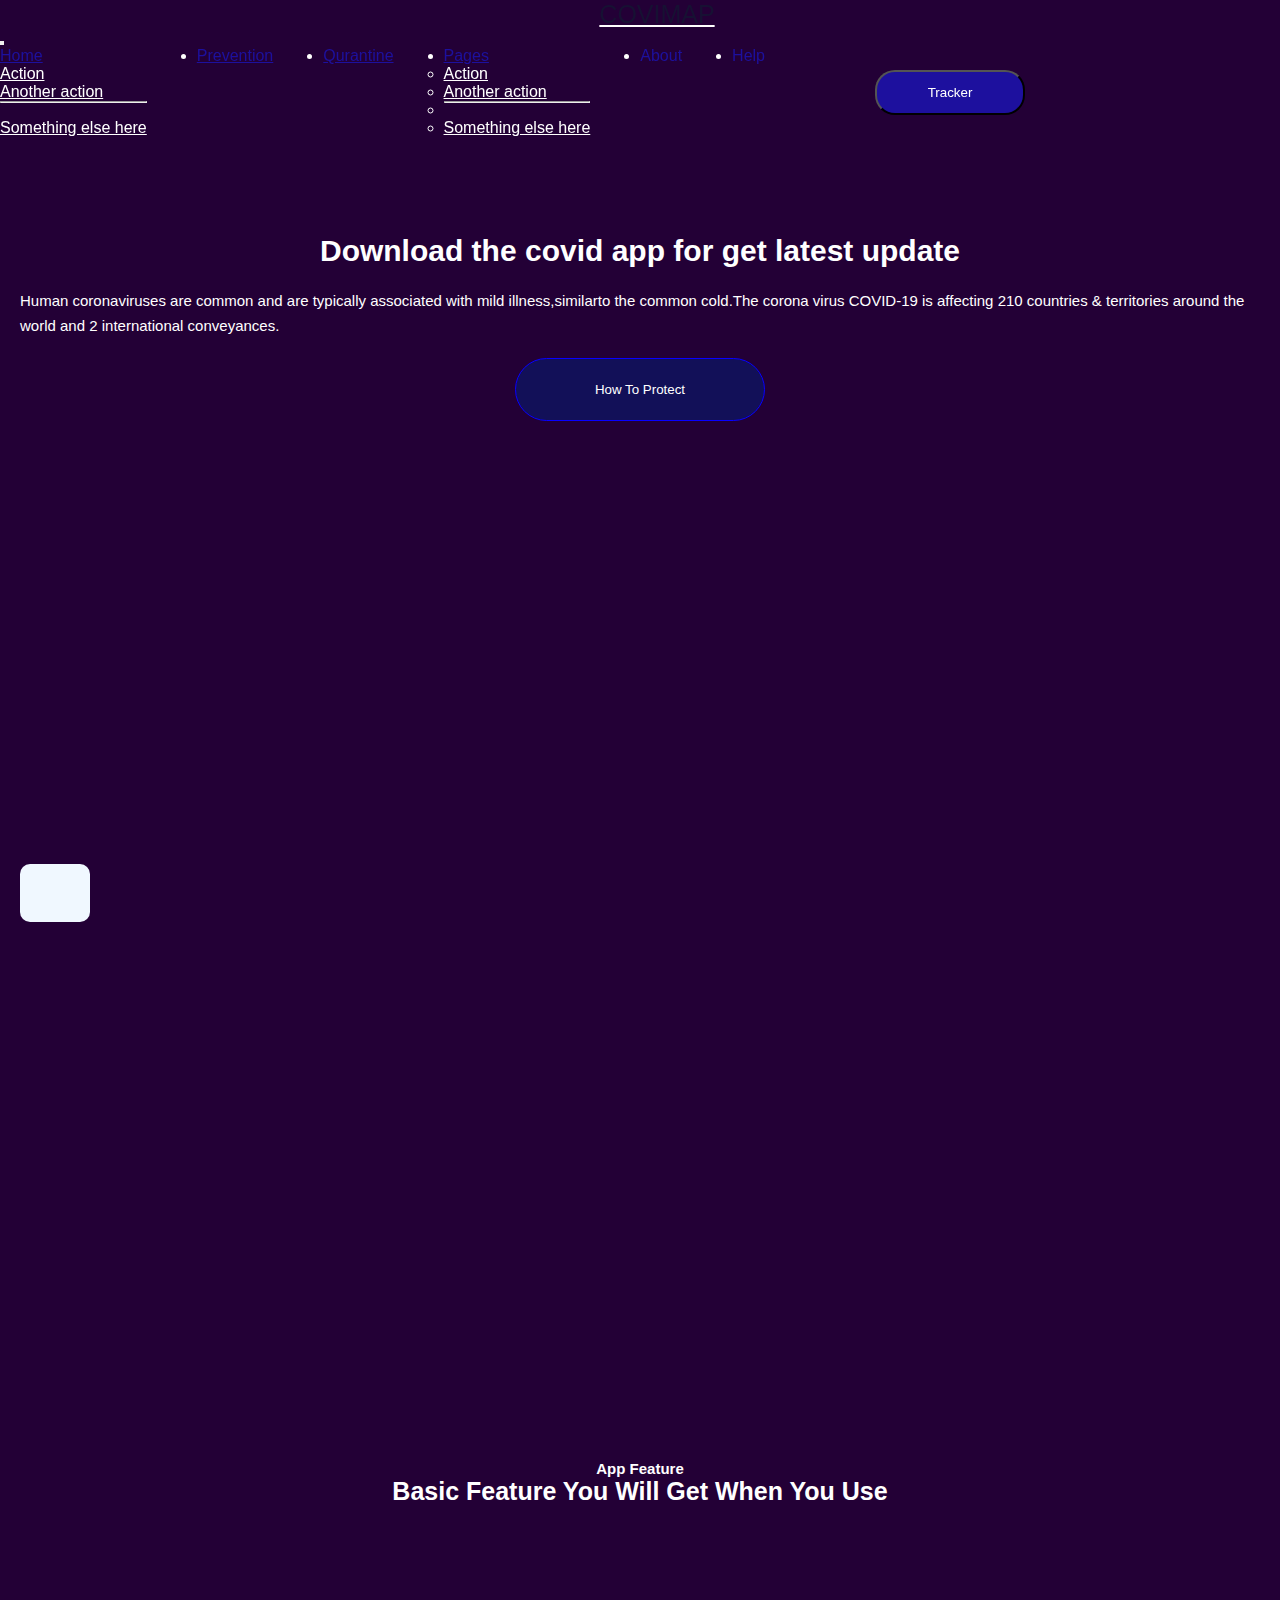
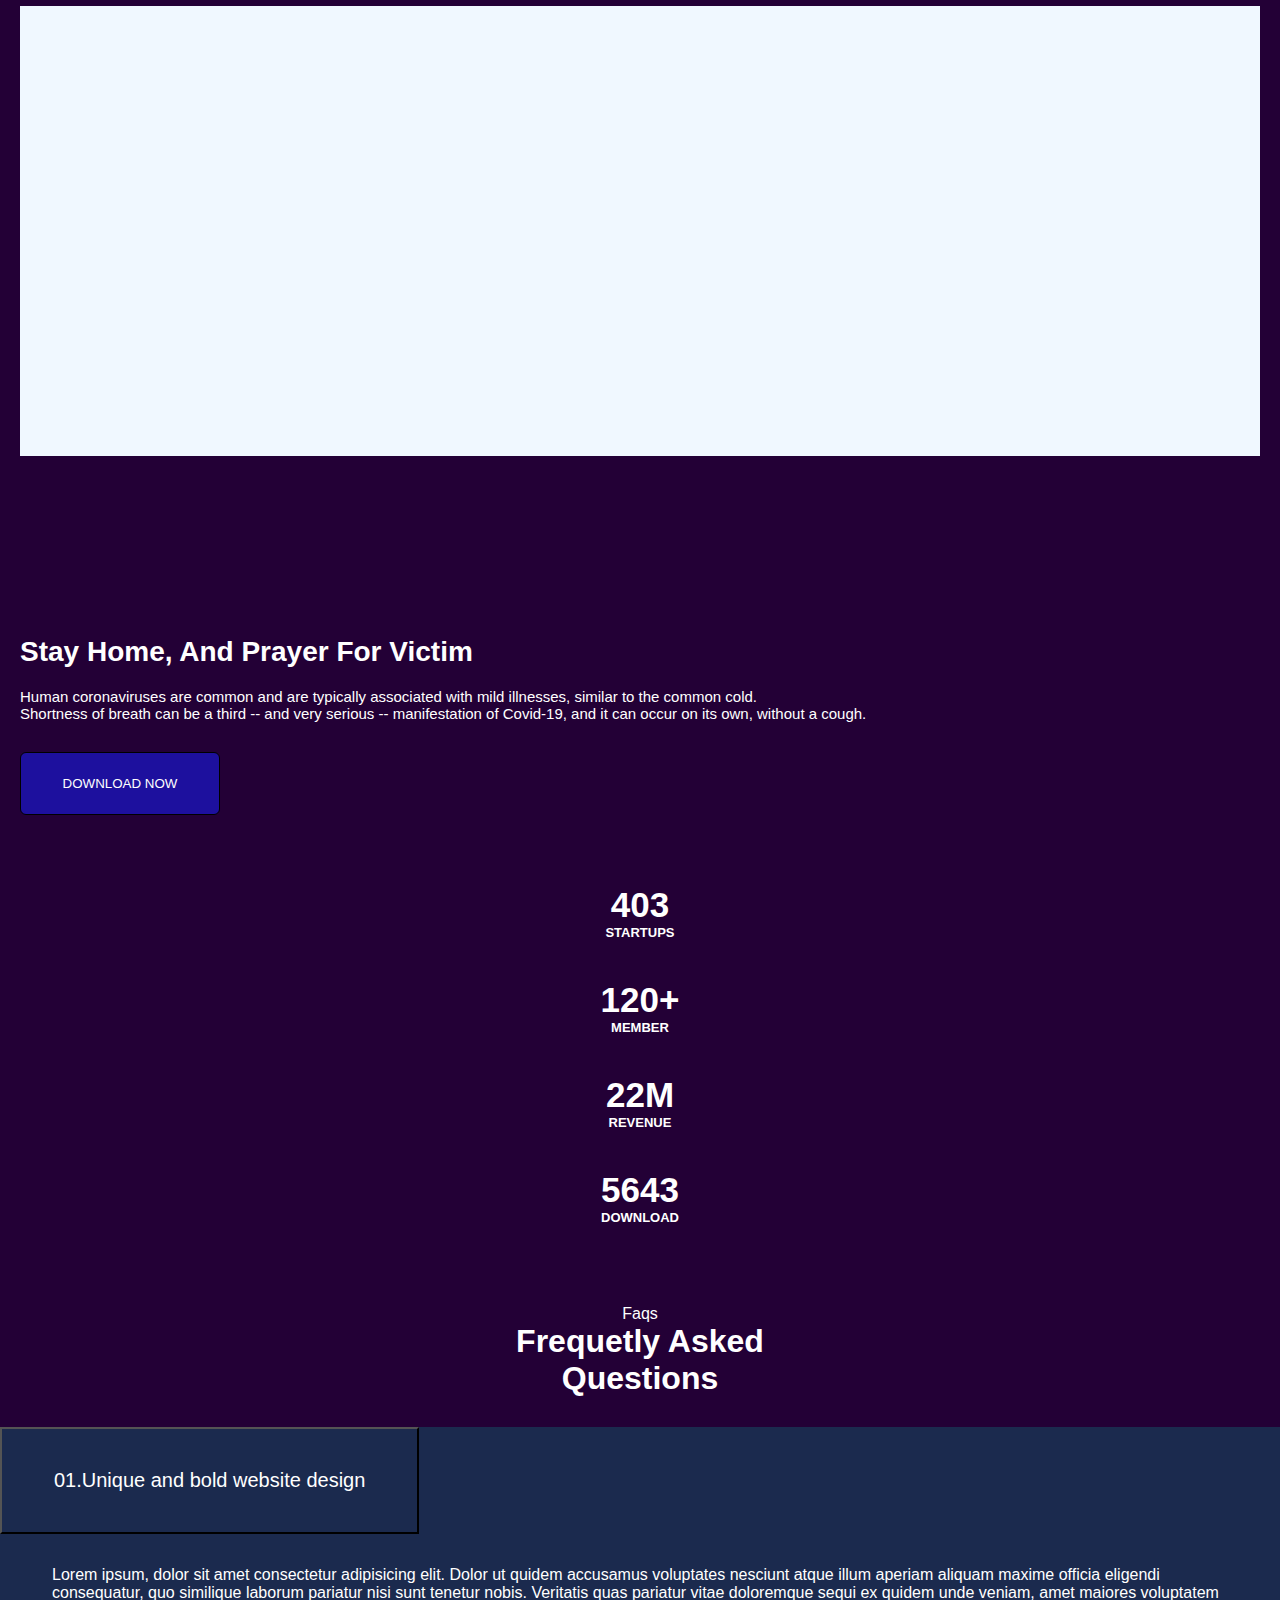
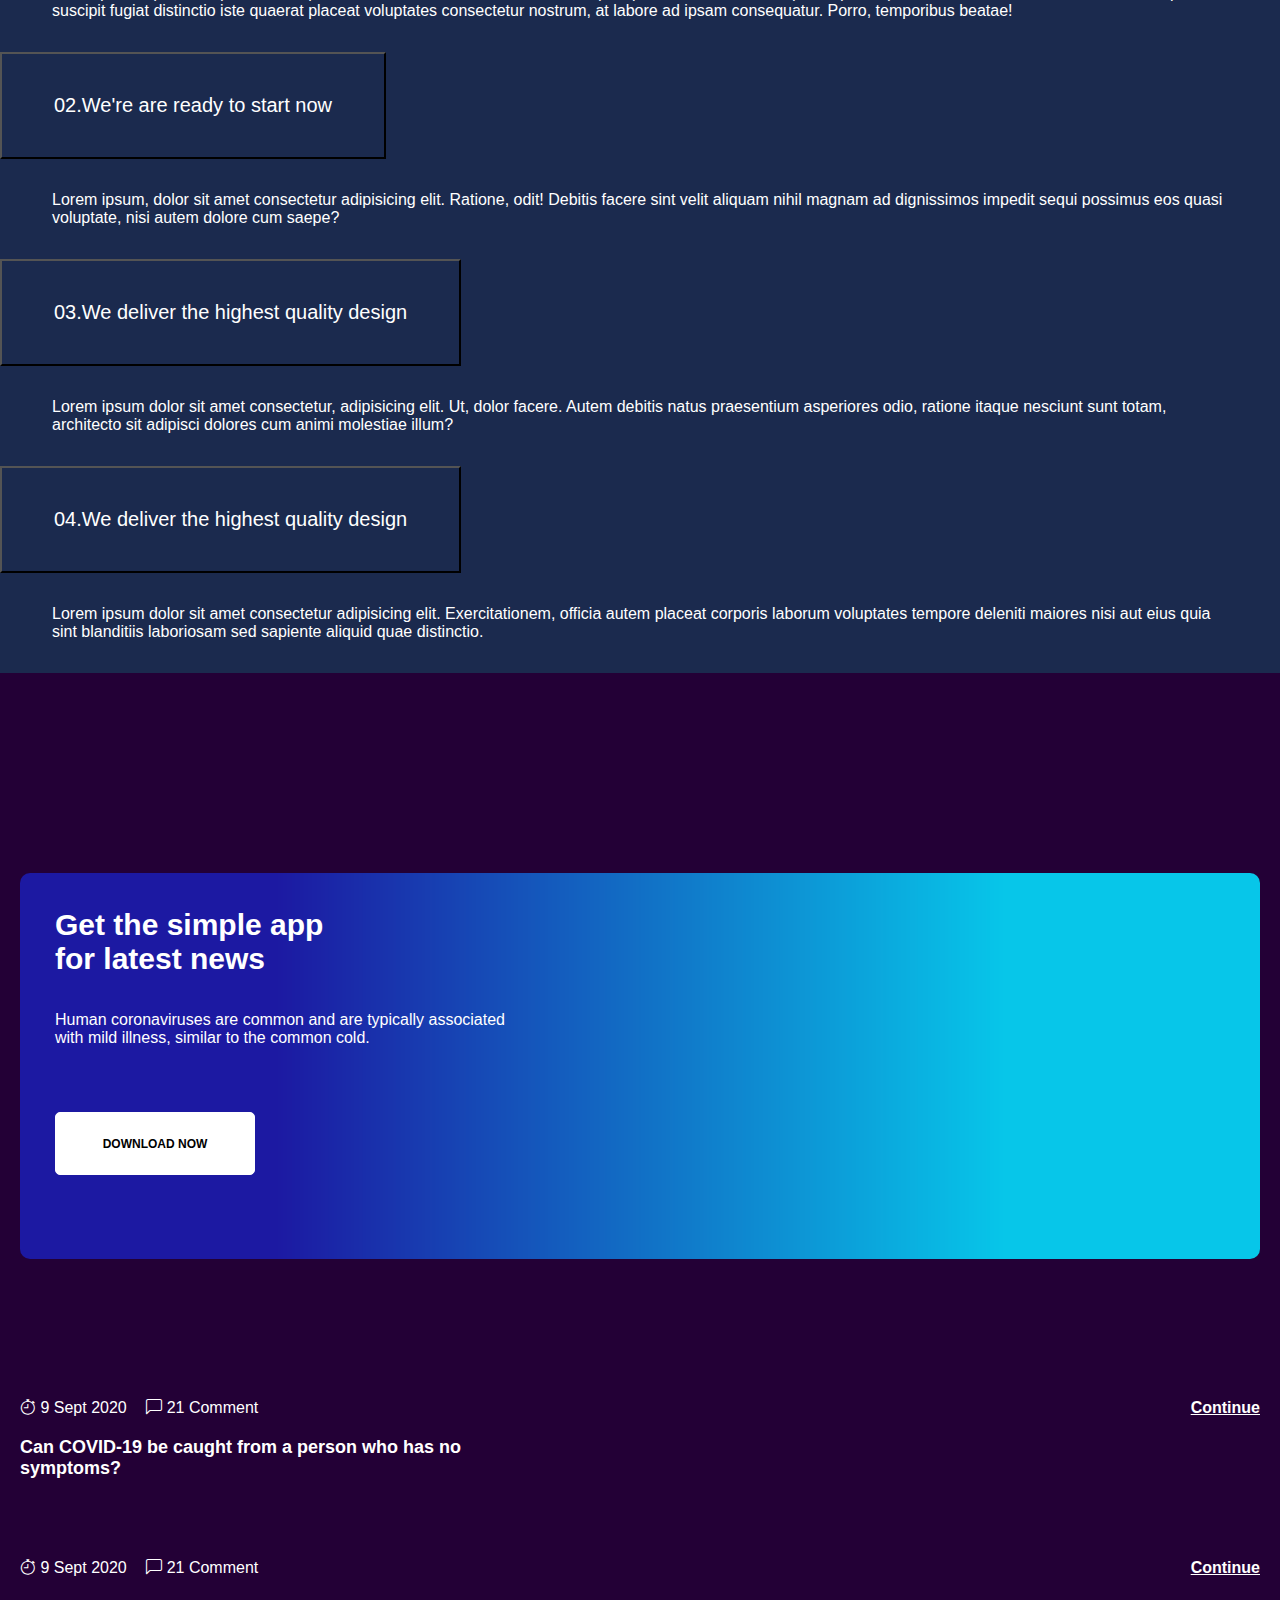
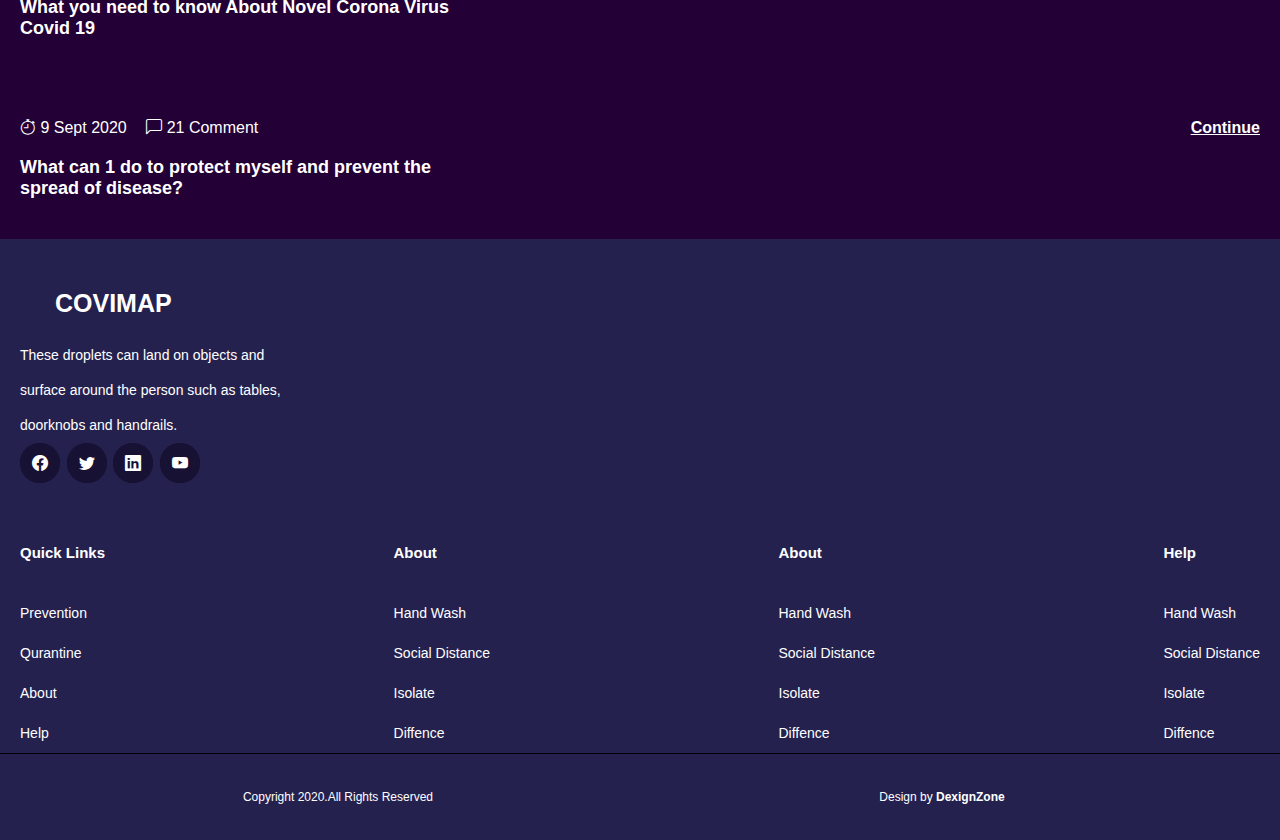
==== index.html @ b287819a "Creacion responsive" ====
<!DOCTYPE html>
<html lang="en">

<head>
    <meta charset="UTF-8">
    <meta http-equiv="X-UA-Compatible" content="IE=edge">
    <meta name="viewport" content="width=device-width, initial-scale=1.0">
    <!-- Bootstrap CSS -->
    <link href="https://cdn.jsdelivr.net/npm/bootstrap@5.1.3/dist/css/bootstrap.min.css" rel="stylesheet"
        integrity="sha384-1BmE4kWBq78iYhFldvKuhfTAU6auU8tT94WrHftjDbrCEXSU1oBoqyl2QvZ6jIW3" crossorigin="anonymous">
    <link rel="stylesheet" href="./css/landing.css">
    <link rel="stylesheet" href="https://cdn.jsdelivr.net/npm/bootstrap-icons@1.8.0/font/bootstrap-icons.css">
    <title>COVIMAP</title>
</head>
<body>
    <!--============================================= -->
    <!-- BARRA DE NAVEGACION -->
    <!-- ============================================ -->
    <header class="header">
        <nav class="navbar navbar-expand-lg navbar-light bg-light">
            <div class="container-fluid p-1">

                <a class="navbar-brand" href="#"><img src="./images/favicon.png"
                    alt=""><span class="logo fs-100 fw-bold" id="logo">COVIMAP</span> </a>
                <button class="navbar-toggler" type="button" data-bs-toggle="collapse"
                    data-bs-target="#navbarSupportedContent" aria-controls="navbarSupportedContent" aria-expanded="false"
                    aria-label="Toggle navigation">
                    <span class="navbar-toggler-icon"></span>
                </button>
                <div class="collapse navbar-collapse " id="navbarSupportedContent">
                    <ul class="navbar-nav me-auto mb-2 mb-lg-0">
                        <li class="nav-item dropdown">
                            <a class="nav-link dropdown-toggle" href="#" id="navbarDropdown" role="button"
                                data-bs-toggle="dropdown" aria-expanded="false">
                                Home
                            </a>
                            <ul class="dropdown-menu" aria-labelledby="navbarDropdown">
                                <li><a class="dropdown-item" href="#">Action</a></li>
                                <li><a class="dropdown-item" href="#">Another action</a></li>
                                <li>
                                    <hr class="dropdown-divider">
                                </li>
                                <li><a class="dropdown-item" href="#">Something else here</a></li>
                            </ul>
                        </li>
                        <li class="nav-item">
                            <a class="nav-link" href="#">Prevention</a>
                        </li>
                        <li class="nav-item">
                            <a class="nav-link" href="#">Qurantine</a>
                        </li>
                        <li class="nav-item dropdown">
                            <a class="nav-link dropdown-toggle" href="#" id="navbarDropdown" role="button"
                                data-bs-toggle="dropdown" aria-expanded="false">
                                Pages
                            </a>
                            <ul class="dropdown-menu" aria-labelledby="navbarDropdown">
                                <li><a class="dropdown-item" href="#">Action</a></li>
                                <li><a class="dropdown-item" href="#">Another action</a></li>
                                <li>
                                    <hr class="dropdown-divider">
                                </li>
                                <li><a class="dropdown-item" href="#">Something else here</a></li>
                            </ul>
                        </li>
                        <li class="nav-item">
                            <a class="nav-link ">About</a>
                        </li>
                        <li class="nav-item">
                            <a class="nav-link">Help</a>
                        </li>
                        <li class="btn-navbar">
                            <button type="button" class="btn"><a href="#">Tracker</a></button>
                        </li>
                    </ul>
                    <!--  <form class="d-flex">
            <input class="form-control me-2" type="search" placeholder="Search" aria-label="Search">
            <button class="btn btn-outline-success" type="submit">Search</button>
        </form> -->
                </div>
            </div>
        </nav>


    </header>
    <main>
        <section class="main-header">
            <div class="letters-main-header">
                <h1>Download the covid app for get latest update</h1>
                <p>Human coronaviruses are common and are typically associated with mild illness,similarto the common cold.The corona virus COVID-19 is affecting 210 countries & territories around the world and 2 international conveyances.</p>
                <button type="button" class="btn-main-header">How To Protect</button>
            </div>
            <div class="img-main-header">
                <img src="./images/phones.png" alt="">
            </div>
            <section class="log-bar">
                <div class="log-bar-container">
                    <ul>
                       <li class="logs"><img src="./images/b-2.png" alt=""></li>
                       <li class="logs"><img src="./images/b-3.png" alt=""></li>
                       <li class="logs"><img src="./images/b-4.png" alt=""></li>
                       <li class="logs"><img src="./images/b-5.png" alt=""></li>
                       <li class="logs"><img src="./images/b-6.png" alt=""></li>
                       <li class="logs"><img src="./images/b-2.png" alt=""></li>
                    </ul>
                </div>
            </section>
        </section>
        <section class="auto-slider">
            <div class="letters-auto-slider">
                <p>App Feature</p>
                <h1>Basic Feature You Will Get When You Use</h1>
            </div>
            <div class="slider">
                


            </div>
        </section>
        <section class="stay-home">
            <div class="container-letters">
                <div class="img-stay-home">
                    <img src="./images/mobiles.png" alt="">
                </div>
                <div class="letters-stay-home">
                    <h1>Stay Home, And Prayer For Victim </h1>
                    <p>Human coronaviruses are common and are typically associated with mild illnesses, similar to the common cold.
                        <br>Shortness of breath can be a third -- and very serious -- manifestation of Covid-19, and it can occur on its own, without a cough. </p>
                    <button type="button" class="btn-stay-home">DOWNLOAD NOW</button>
                </div>
            </div>
            <div class="info-stay-home">

                <div class="info">
                    <img src="./images/icons/padlock.png" alt="">
                    <h1>403</h1>
                    <span>STARTUPS</span>
                </div>
                <div class="info">
                    <img src="./images/icons/upload.svg" alt="">
                    <h1>120+</h1>
                    <span>MEMBER</span>
                </div>
                <div class="info">
                    <img src="./images/icons/crown.png" alt="">
                    <h1>22M</h1>
                    <span>REVENUE</span>
                </div>
                <div class="info">
                    <img src="./images/icons/love.png" alt="">
                    <h1>5643</h1>
                    <span>DOWNLOAD</span>
                </div>

        </section>
        <section class="faqs">
            <div class="letters-faqs">
                <span>Faqs</span>
                <h1>Frequetly Asked<br>Questions</h1>
            </div>
            <div class="accor-faqs">
                <div class="accordion" id="accordionExample">
                    <div class="accordion-item">
                      <h2 class="accordion-header" id="headingOne">
                        <button class="accordion-button" type="button" data-bs-toggle="collapse" data-bs-target="#collapseOne" aria-expanded="true" aria-controls="collapseOne">
                          01.Unique and bold website design
                        </button>
                      </h2>
                      <div id="collapseOne" class="accordion-collapse collapse show" aria-labelledby="headingOne" data-bs-parent="#accordionExample">
                        <div class="accordion-body">
                          Lorem ipsum, dolor sit amet consectetur adipisicing elit. Dolor ut quidem accusamus voluptates nesciunt atque illum aperiam aliquam maxime officia eligendi consequatur, quo similique laborum pariatur nisi sunt tenetur nobis.
                          Veritatis quas pariatur vitae doloremque sequi ex quidem unde veniam, amet maiores voluptatem suscipit fugiat distinctio iste quaerat placeat voluptates consectetur nostrum, at labore ad ipsam consequatur. Porro, temporibus beatae!
                        </div>
                      </div>
                    </div>
                    <div class="accordion-item">
                      <h2 class="accordion-header" id="headingTwo">
                        <button class="accordion-button collapsed" type="button" data-bs-toggle="collapse" data-bs-target="#collapseTwo" aria-expanded="false" aria-controls="collapseTwo">
                          02.We're are ready to start now
                        </button>
                      </h2>
                      <div id="collapseTwo" class="accordion-collapse collapse" aria-labelledby="headingTwo" data-bs-parent="#accordionExample">
                        <div class="accordion-body">
                          Lorem ipsum, dolor sit amet consectetur adipisicing elit. Ratione, odit! Debitis facere sint velit aliquam nihil magnam ad dignissimos impedit sequi possimus eos quasi voluptate, nisi autem dolore cum saepe?
                        </div>
                      </div>
                    </div>
                    <div class="accordion-item">
                        <h2 class="accordion-header" id="headingTree">
                        <button class="accordion-button collapsed" type="button" data-bs-toggle="collapse" data-bs-target="#collapseTree" aria-expanded="false" aria-controls="collapseTree">
                            03.We deliver the highest quality design
                        </button>
                        </h2>
                        <div id="collapseTree" class="accordion-collapse collapse" aria-labelledby="headingTree" data-bs-parent="#accordionExample">
                        <div class="accordion-body">
                            Lorem ipsum dolor sit amet consectetur, adipisicing elit. Ut, dolor facere. Autem debitis natus praesentium asperiores odio, ratione itaque nesciunt sunt totam, architecto sit adipisci dolores cum animi molestiae illum?
                        </div>
                        </div>
                    </div>
                    <div class="accordion-item">
                      <h2 class="accordion-header" id="headingFour">
                        <button class="accordion-button collapsed" type="button" data-bs-toggle="collapse" data-bs-target="#collapseFour" aria-expanded="false" aria-controls="collapseFour">
                          04.We deliver the highest quality design
                        </button>
                      </h2>
                      <div id="collapseFour" class="accordion-collapse collapse" aria-labelledby="headingFour" data-bs-parent="#accordionExample">
                        <div class="accordion-body">
                          Lorem ipsum dolor sit amet consectetur adipisicing elit. Exercitationem, officia autem placeat corporis laborum voluptates tempore deleniti maiores nisi aut eius quia sint blanditiis laboriosam sed sapiente aliquid quae distinctio.
                        </div>
                      </div>
                    </div>
                  </div>
            </div>
        </section>
        <section class="simple-app">
            <div class="container-simple-app">
                <div class="letters-simple-app">
                    <h1>Get the simple app<br> for latest news</h1>
                    <p>Human coronaviruses are common and are typically associated <br> with mild illness, similar to the common cold.</p>
                    <button type="button" class="btn-simple-app">DOWNLOAD NOW</button>
                </div>
                <div class="img-simple-app">
                    <img src="./images/phone-1.png" alt="">
                </div>
            </div>
        </section>
        <section class="news">
            <div class="new">
                <div class="img-new">
                    <img src="./images/blog-1.jpg" alt="">
                </div>
                <div class="letters-new">
                    <header>
                        <span><i class="bi bi-stopwatch"></i> 9 Sept 2020</span>
                        <span><i class="bi bi-chat-left"></i> 21 Comment</span>
                    </header>
                    <h1>Can COVID-19 be caught from a person who has no <br> symptoms?</h1>
                </div>
                <a href="#">Continue</a>
            </div>
            <div class="new">
                <div class="img-new">
                    <img src="./images/blog-2.jpg" alt="">
                </div>
                <div class="letters-new">
                    <header>
                        <span><i class="bi bi-stopwatch"></i> 9 Sept 2020</span>
                        <span><i class="bi bi-chat-left"></i> 21 Comment</span>
                    </header>
                    <h1>What you need to know About Novel Corona Virus<br> Covid 19</h1>
                </div>
                <a href="#">Continue</a>
            </div>
            <div class="new">
                <div class="img-new">
                    <img src="./images/blog-3.jpg" alt="">
                </div>
                <div class="letters-new">
                    <header>
                        <span><i class="bi bi-stopwatch"></i> 9 Sept 2020</span>
                        <span><i class="bi bi-chat-left"></i> 21 Comment</span>
                    </header>
                    <h1>What can 1 do to protect myself and prevent the<br> spread of disease?</h1>
                </div>
                <a href="#">Continue</a>
            </div>
        </section>
        <section class="footer">
            <div class="margin">
                <div class="footer-title">
                    <h2><img src="./images/favicon.png" alt="">COVIMAP</h2>
                    <P>These droplets can land on objects and<br> surface around the person such as tables,<br> doorknobs and handrails.</P>
                    <section class="icons-title">
                        <i><i class="bi bi-facebook"></i></i>
                        <i><i class="bi bi-twitter"></i></i>
                        <i><i class="bi bi-linkedin"></i></i>
                        <i><i class="bi bi-youtube"></i></i>
                    </section>
                </div>
                <div class="footer-body">
                    <div>
                        <ul>
                            <li class="title"><strong>Quick Links</strong></li>
                            <li>Prevention</li>
                            <li>Qurantine</li>
                            <li>About</li>
                            <li>Help</li>
                        </ul>
                    </div>
                    <div>
                        <ul>
                            <li class="title"><strong>About</strong></li>
                            <li>Hand Wash</li>
                            <li>Social Distance</li>
                            <li>Isolate</li>
                            <li>Diffence</li>
                        </ul>
                    </div>
                    <div>
                        <ul>
                            <li class="title"><strong>About</strong></li>
                            <li>Hand Wash</li>
                            <li>Social Distance</li>
                            <li>Isolate</li>
                            <li>Diffence</li>
                        </ul>
                    </div>
                    <div>
                        <ul>
                            <li class="title"><strong>Help</strong></li>
                            <li>Hand Wash</li>
                            <li>Social Distance</li>
                            <li>Isolate</li>
                            <li>Diffence</li>
                        </ul>
                    </div>
                </div>
            </div>
        </section>
    </main>
    <footer>
        <div class="left">
            <span>Copyright 2020.All Rights Reserved</span>
        </div>
        <div class="right">
            <span>Design by <strong>DexignZone</strong></span>
        </div>
    </footer>

    <!-- Option 1: Bootstrap Bundle with Popper -->
    <script src="https://cdn.jsdelivr.net/npm/bootstrap@5.1.3/dist/js/bootstrap.bundle.min.js"
        integrity="sha384-ka7Sk0Gln4gmtz2MlQnikT1wXgYsOg+OMhuP+IlRH9sENBO0LRn5q+8nbTov4+1p" crossorigin="anonymous">
    </script>
</body>
</html>
---- css/landing.css ----
*{
    padding: 0;
    margin: 0;
    box-sizing: border-box;
    color: white;
    font-family: 'Poppins', sans-serif;
}
#logo{
    color:#171133;
}
html{
    overflow-x: hidden;
}
body{
    background-color: #230036;
}
footer,.footer{
    background-color: #25214F;
}
.header{
    position: fixed;
    width: 100%;
    z-index: 10;
}
main{
    padding-top: 70px;
}
.navbar-brand{
    font-size:25px !important;
    display: flex;
    justify-content: center;
    align-items: center;
    margin-left: 60px;
}
.navbar-brand img{
    width: 30px;
    margin-right: 4px;
}

.me-auto{
    margin: 0 !important;
    width: 100%;
    display: flex;
    justify-content: flex-end;
    align-items: flex-end;
    gap: 50px;
    
}
.navbar-light .navbar-nav .nav-link{
    color:#1d109e;
}
.btn{
    background-color:#1d109e;
    width: 150px;
    border-radius: 20px;
    height:45px;
    margin-right: 60px;
}
.btn a{
    color: white;
    text-decoration: none;
}
main .main-header{
    background-image: url(../images/image.png);
    background-repeat: no-repeat;
    background-size: cover;
    display: flex;
    flex-direction: row;
    flex-wrap: wrap;
    justify-content: space-between;
    height: 70vh;
    margin-bottom: 100px;
    padding-top:50px;
}
.letters-main-header  {
    margin-left: 60px;
    display: flex;
    flex-direction: column;
    justify-content: flex-start;
    align-items: flex-start;
    align-self: center;
    width: 40%;
    text-align: left;
    flex-wrap: wrap;
}
.letters-main-header h1{
    font-weight: bold;
    font-size:60px
}
.letters-main-header p{
    font-size: 20px;
}
.letters-main-header button{
    background-color: #121058;
    border: 1px solid #0800ff;;
    width: 250px;
    height: 7vh;
    border-radius: 60px;
}
.img-main-header{
    display: flex;
    justify-content: center;
    align-items: center;
    align-self: center;
}
.log-bar-container{
    background-color: aliceblue;
    margin-left: 60px;
    margin-right: 60px;
    border-radius:10px;
    height: 12vh;
    width: 100%;
    margin-top: 40px;
}
.log-bar ul{
    display: flex;
    justify-content: space-between;
    align-self: center;
    align-items: center;
    margin-left: 40px;
    margin-right: 40px;
    padding: 0;
    height: 12vh;
    flex-wrap: wrap;
    list-style: none;
}
.auto-slider{
    display: flex;
    flex-direction: column;
    justify-content: center;
    align-items: center;
    text-align: center;
    margin-top: 150px;
    margin-bottom: 150px;
}
.auto-slider p,h1{
    font-weight: bold;
}
.auto-slider p{
    font-size: 20px;
}
.auto-slider h1{
    font-size: 55px;
}
.auto-slider .slider{
    background-color: aliceblue;
    height: 50vh;
    width: 100%;
    margin-top: 100px;
}
.stay-home .container-letters{
    display: flex;
    flex-direction: row;
    justify-content: space-between;
    flex-wrap: wrap;
    margin-left: 60px;
    margin-right: 60px;

}
.stay-home .letters-stay-home {
    width: 35%;
    display: flex;
    flex-direction: column;
    align-self: center;
}
.stay-home .letters-stay-home h1{
    font-weight: bold;
    font-size: 60px;
}
.stay-home .letters-stay-home button{
    margin-top: 60px;
    background-color: #1d109e;
    border: 1px solid black;
    width: 200px;
    height: 7vh;
    border-radius:6px;
}
.img-stay-home img{
    width: 700px;
    display: flex;
    justify-content: center;
    align-items: center;
    align-self: center;
}
.info-stay-home div img{
    width: 30px;
    filter: invert(1);
}
.accordion-button::after{
    background-image: none !important;
}
.accordion-button:not(.collapsed)::after{
    background-image: none !important;
}
.letters-faqs{
    display: flex;
    flex-direction: column;
    justify-content: center;
    align-items: center;
    text-align: center;
    margin-bottom: 60px;
}
.accordion{
    margin-right: 60px;
    width: 1000px;
    margin-bottom: 200px;
}
.accor-faqs{
    width: 100%;
}
.accordion-button{
    font-weight: normal!important;
}
.accordion-button:focus{
    z-index: none !important;
    border-color:none !important;
    outline: none !important;
    box-shadow: none !important;
}
.accordion-button:not(.collapsed){
    color: white;
    background-color: #1b2a4e;
    box-shadow: none !important;
}
.accordion-item{
    background-color: #1b2a4e;
    border: none;
}
.accordion-button{
    background-color: #1b2a4e;
    color: #fff;
    padding: 2.5rem 3.25rem;
    font-size: 20px;
    font-weight: bold;
}
.accordion-body{
    padding: 2rem 3.25rem;
}
.simple-app{
    width: 100%;
    display: flex;
    justify-content:center;
    align-items:center;
}
.container-simple-app{
    display: flex;
    justify-content: center;
    align-items: center;
    align-self: center;
    background-image: url(../images/bacground\ 2.png);
    border-radius: 10px;
    height:50vh;
    background-repeat: no-repeat;
    background-size: cover;
}
.letters-simple-app{
    width: 100%;
}
.letters-simple-app h1{
    font-size: 50px;
    margin-bottom:30px;
}
.letters-simple-app p{
    margin-bottom:30px;
}
.letters-simple-app button{
    background-color: white;
    color: black;
    border: 1px solid white;
    width: 200px;
    height: 7vh;
    border-radius: 5px;
    font-size: 12px;
    font-weight: bold;
}
footer {
    display: flex;
    justify-content: space-between;
    padding: 4vh;
    font-size: 12px;
}
footer div{
    width: 100%;
    display: flex;
    justify-content: center;
    align-items: center;
    align-self: center;
}
@media (min-width: 320px){
    .navbar-brand{
        margin: 0;
        margin-left: 20px;
        margin-right: 20px;
    }
    .me-auto{
        display: flex;
        justify-content: flex-start;
        align-items: flex-start;
        align-self: flex-start;
        padding-bottom: 15px;
    }
    .me-auto .btn-navbar{
        display: flex;
        justify-content: center;
        align-items: center;
        align-self: center;
        margin-left: 60px;
    }
    main .main-header{
        height: 120vh;
    }
    main .main-header .letters-main-header {
        margin: 0;
        margin-left: 20px;
        margin-right: 20px;
        width: 100%;
        display: flex;
        justify-content: center;
        align-items: center;
    }
    .img-main-header {
        width: 100%;
    }
    main .main-header h1{
        font-size: 30px;
        margin-bottom: 20px;
    }
    main .main-header p{
        font-size: 15px;
        margin-bottom: 20px;
        line-height: 25px;
    }
    .letters-main-header button{
        margin-bottom:30px;
    }
    .img-main-header img{
        width: 300px;
        display: flex;
        justify-content: center;
        align-items: center;
    }
    .log-bar{
        margin-top:70px;
    }
    .log-bar-container{   
        display: flex;
        flex-wrap: wrap;
        width: auto;
        height: auto;
        margin: 0;
        margin-left: 20px;
        margin-right: 20px;
        padding: 20px;
        justify-content: space-between;
    }
    .log-bar ul{
       display: flex;
       flex-wrap: wrap;
       justify-content: space-between;
       margin-left:15px;
       margin-right: 15px;
       height: 100%;
    }
    .log-bar img {
        width: 75px;
    }
    .auto-slider{
        margin-top: 310px;
        margin-left:20px;
        margin-right: 20px;
    }
    .letters-auto-slider h1 {   
        font-size:25px;
    }
    .letters-auto-slider p{
        font-size:15px;
    }
    .stay-home{
        margin: 0;
    }
    .stay-home .container-letters{
       margin: 0; 
    }
    .img-stay-home img{
        width: 300px;
        
    }
    .img-stay-home{
        width:100%;
        display: flex;
        justify-content: center;
        align-items: center;
        margin-bottom: 30px;
    }
    .stay-home .letters-stay-home {
        width: 100%;
        margin-left: 20px;
        margin-right: 20px;
        
    }
    .stay-home .letters-stay-home h1{
        font-size: 28px;
        margin-bottom: 20px;
    }
    .stay-home .letters-stay-home p{
        font-size: 15px;
        margin-bottom: 30px;
    }
    .btn-stay-home{
        margin-top:0 !important;
    }
    .info-stay-home{
        margin-top: 60px;
        margin-bottom: 80px;
        display: flex;
        justify-content: center;
        align-items: center;
        align-self: center;
        width: 100%;
        flex-direction: column;
        gap: 30px;
    }
    .info-stay-home .info{
        display: flex;
        display: flex;
        justify-content: center;
        align-items: center;
        align-self: center;
        flex-direction: column;
        gap: 10px;
    }
    .info-stay-home .info h1{
        font-size:35px;
    }
    .info-stay-home .info span{
        font-size: 13px;
        font-weight: bold;
        margin-top: -10px;
    }
    .letters-faqs{
       margin-bottom: 30px;
    }
    .accordion{
        width: 100%;
    }
    .container-simple-app{
       width: 100%;
       height: 100%;
       display: flex;
       flex-direction: column;
       justify-content: center;
       align-items: center;
       margin-left: 20px;
       margin-right: 20px;
    }
    .letters-simple-app .btn-simple-app {
        margin-left: 35px;
        margin-right: 35px;
        margin-top: 35px;
    }
    .letters-simple-app p {
        margin-left: 35px;
        margin-right: 35px;
        margin-top: 35px;
    }
    .letters-simple-app h1{
        font-size: 30px;
        margin-left: 35px;
        margin-right: 35px;
        margin-top: 35px;
    }
    .img-simple-app img {
        width: 150px;
        margin-top: 40px;
        margin-bottom: 40px;
        
    }
    .news{
        display: flex;
        flex-direction: column;
        justify-content: center;
        align-items: center;
        align-self: center;
        margin-top: 100px;
        width: 100%;
        
    }
    .new{
        padding: 20px;
    }
    .news .new{
        display: flex;
        flex-wrap: wrap;
        justify-content: space-between;
        align-items: center;
        width: 100%;
        margin-bottom: 20px;
        
    }
    .img-new{
        width: 100%;
        display: flex;
        justify-content: center;
        align-items: center;
    }
    .news .new img{
        width: 290px;
        margin-bottom: 20px;
    }
    .news .new h1{
        font-size: 18px;
        font-weight: bold;
        margin-top: 20px;
    }
    .letters-new header span{
        margin-right: 15px;
    }
    .new a{
        display: flex;
        align-self: flex-start;
        color: #fff;
        font-weight: bold;
    }
    .footer {
        display: flex;
        flex-direction:column;
        border-bottom: 1px solid black;
    }
    .footer-title{
        margin-bottom:60px;
    }
    .footer-title h2{
        display: flex;
        font-weight: bold;
        font-size: 25px;
        margin-top: 50px;
    }
    .margin{
        margin-left: 20px;
        margin-right: 20px;
    }
    .footer-title h2 img {
        margin-right:5px;
        width: 30px;
        filter: invert(1) sepia(1) hue-rotate(360deg) saturate(10%);
          
    }
    .footer-title p{
        margin-top:20px;
        font-size: 14px;
        line-height:35px;
    }
    .icons-title{
        display: flex;
        justify-content: space-between;
        width: 180px;
        height: 30px;
    }
    .icons-title i{
        background-color: #171133;
        width: 40px;
        height: 40px;
        border-radius: 100%;
        display: flex;
        justify-content: center;
        align-items: center;
    }
    .footer li{
        list-style: none;
        line-height: 40px;
        font-size: 14px;
    }
    .footer .title{
        padding-bottom: 20px;
        font-size:15px
    }
    .footer-body {
        display: flex;
        flex-direction: row;
        flex-wrap: wrap;
        gap: 20px;
        justify-content: space-between;
    }
    .footer-body ul{
        padding: 0!important;
    }
    
}
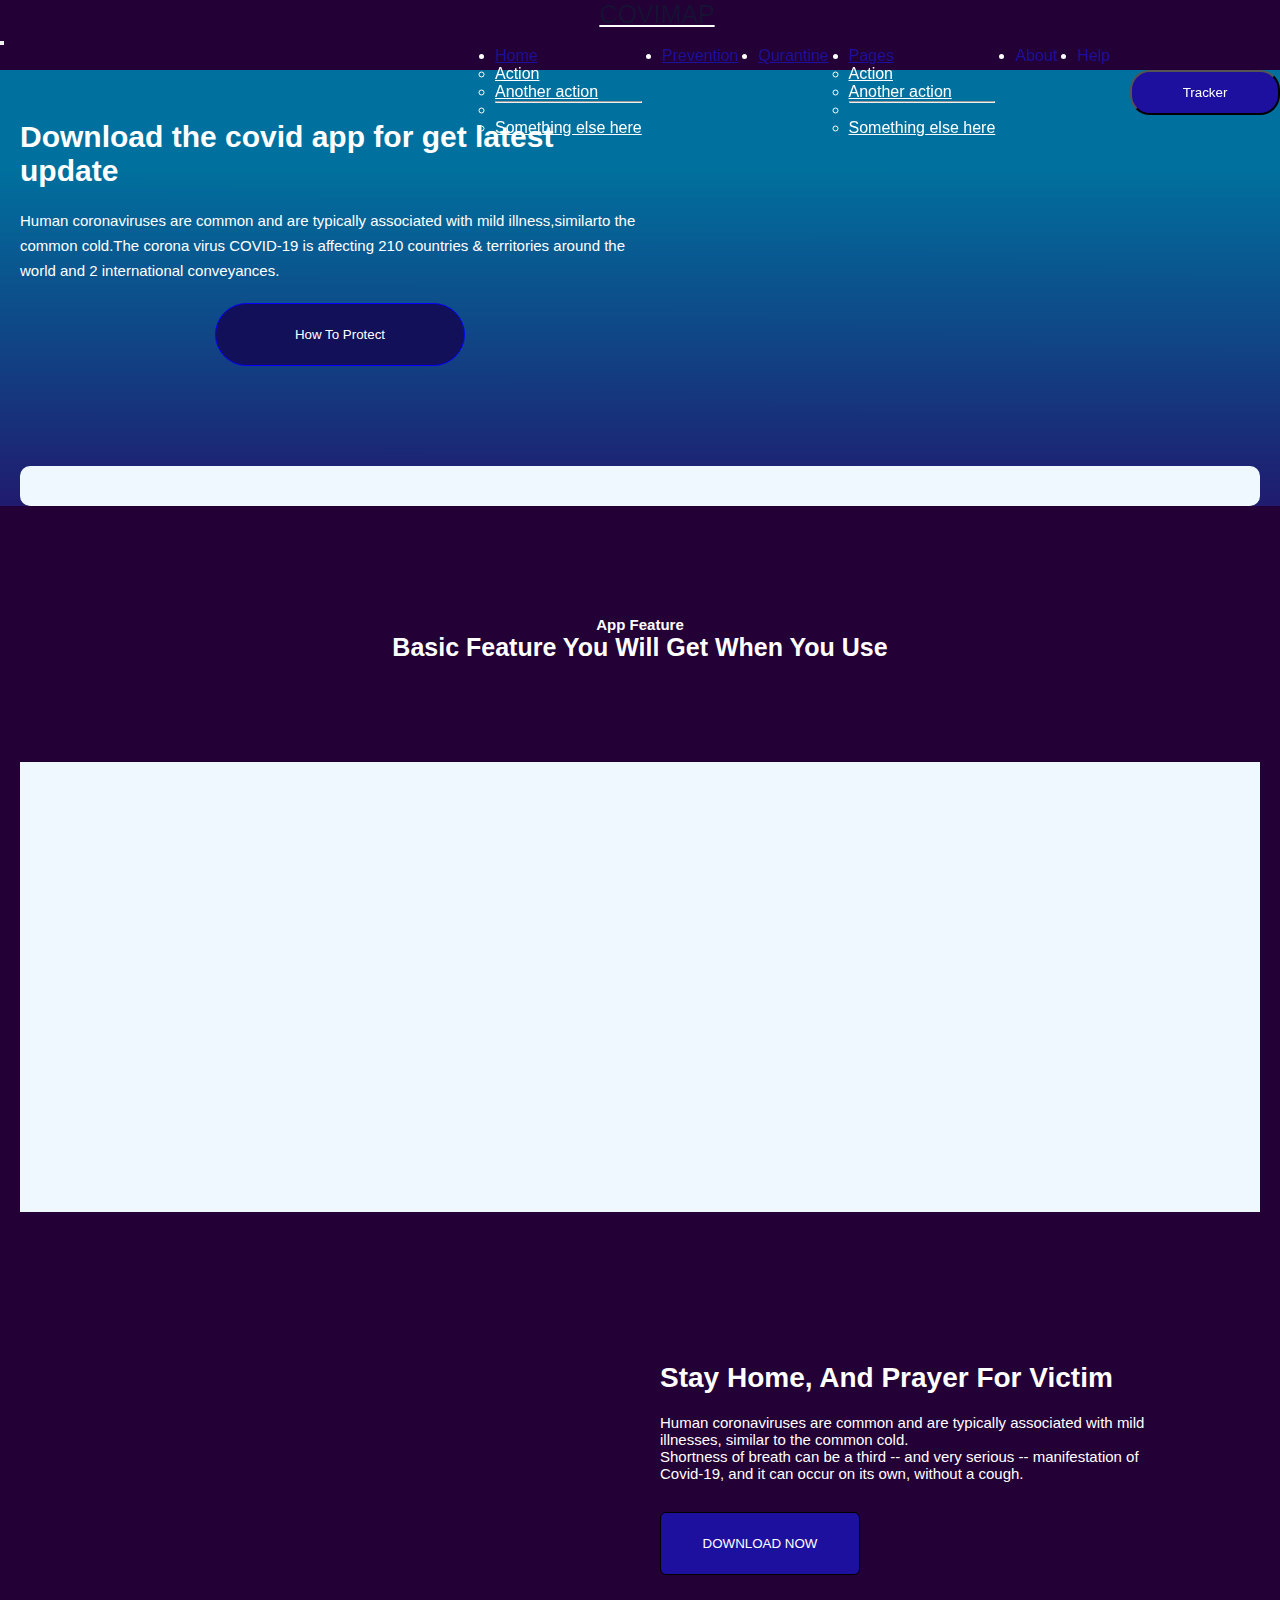
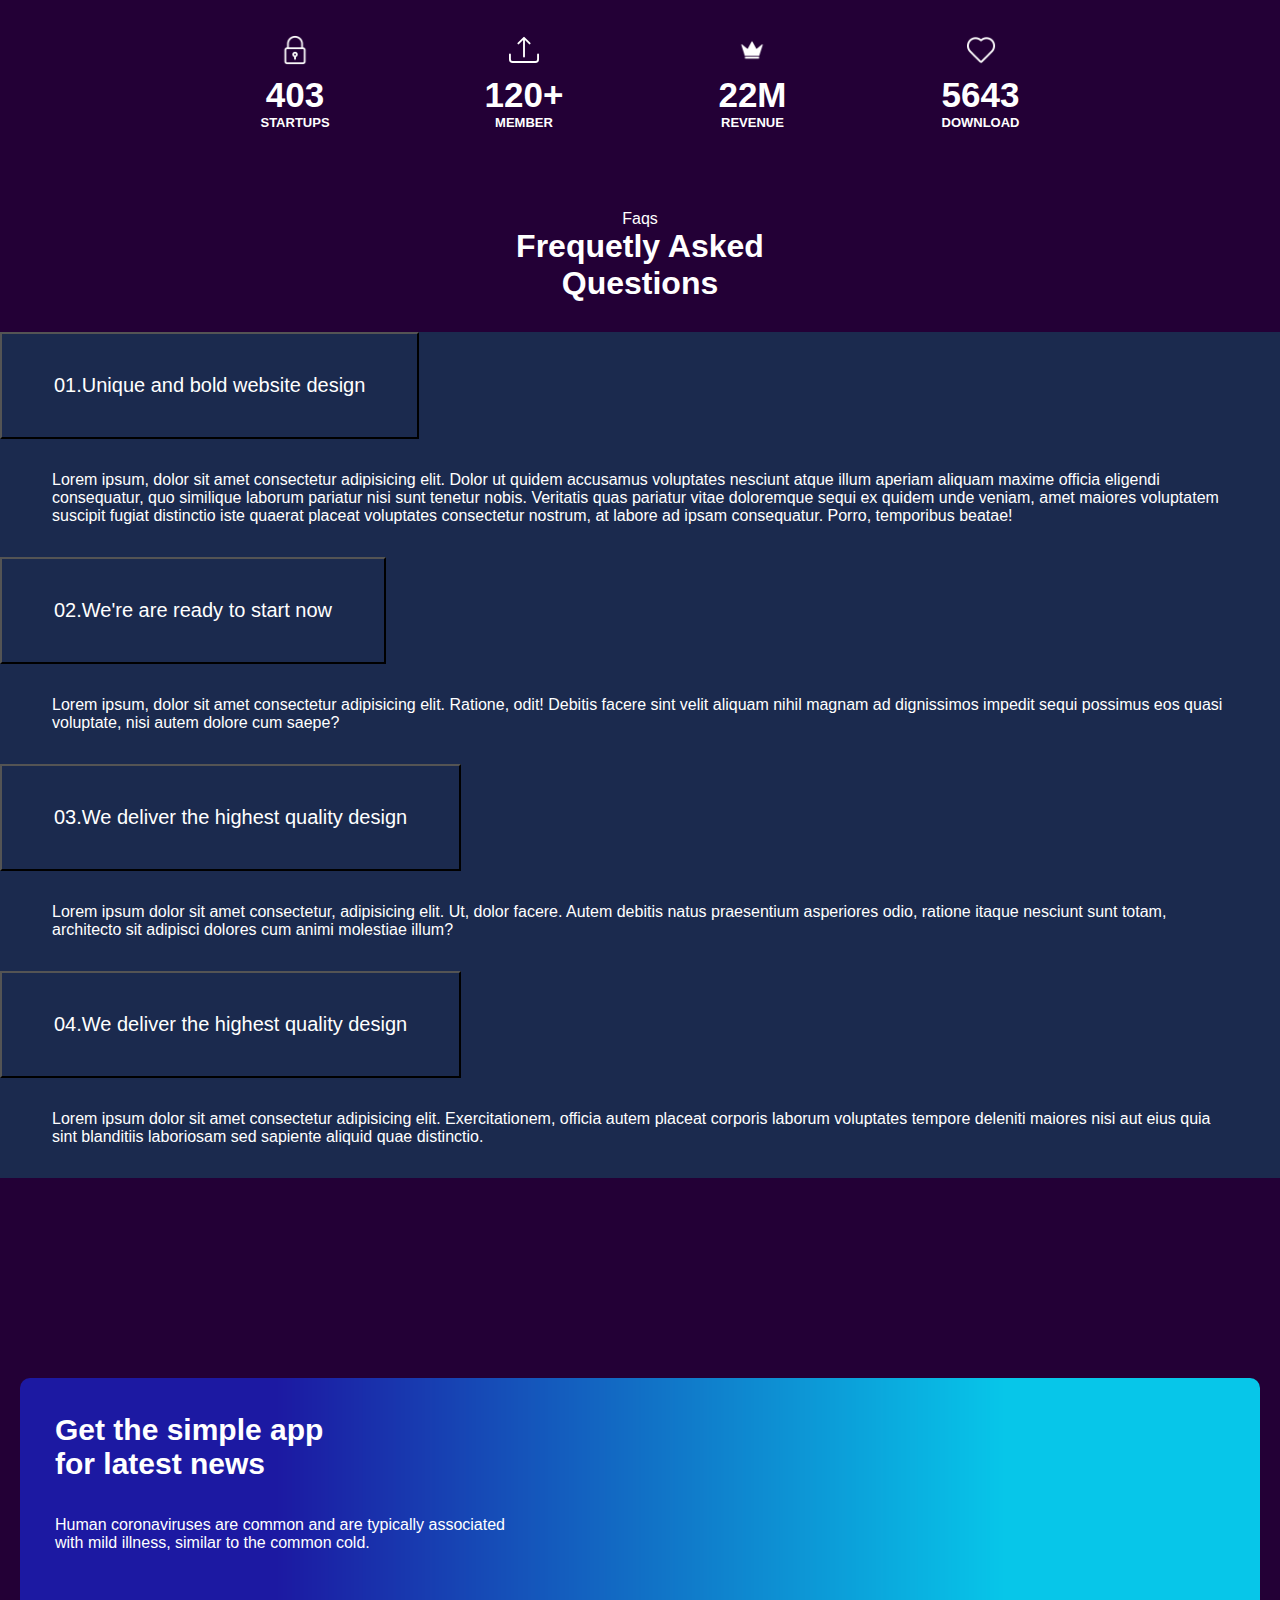
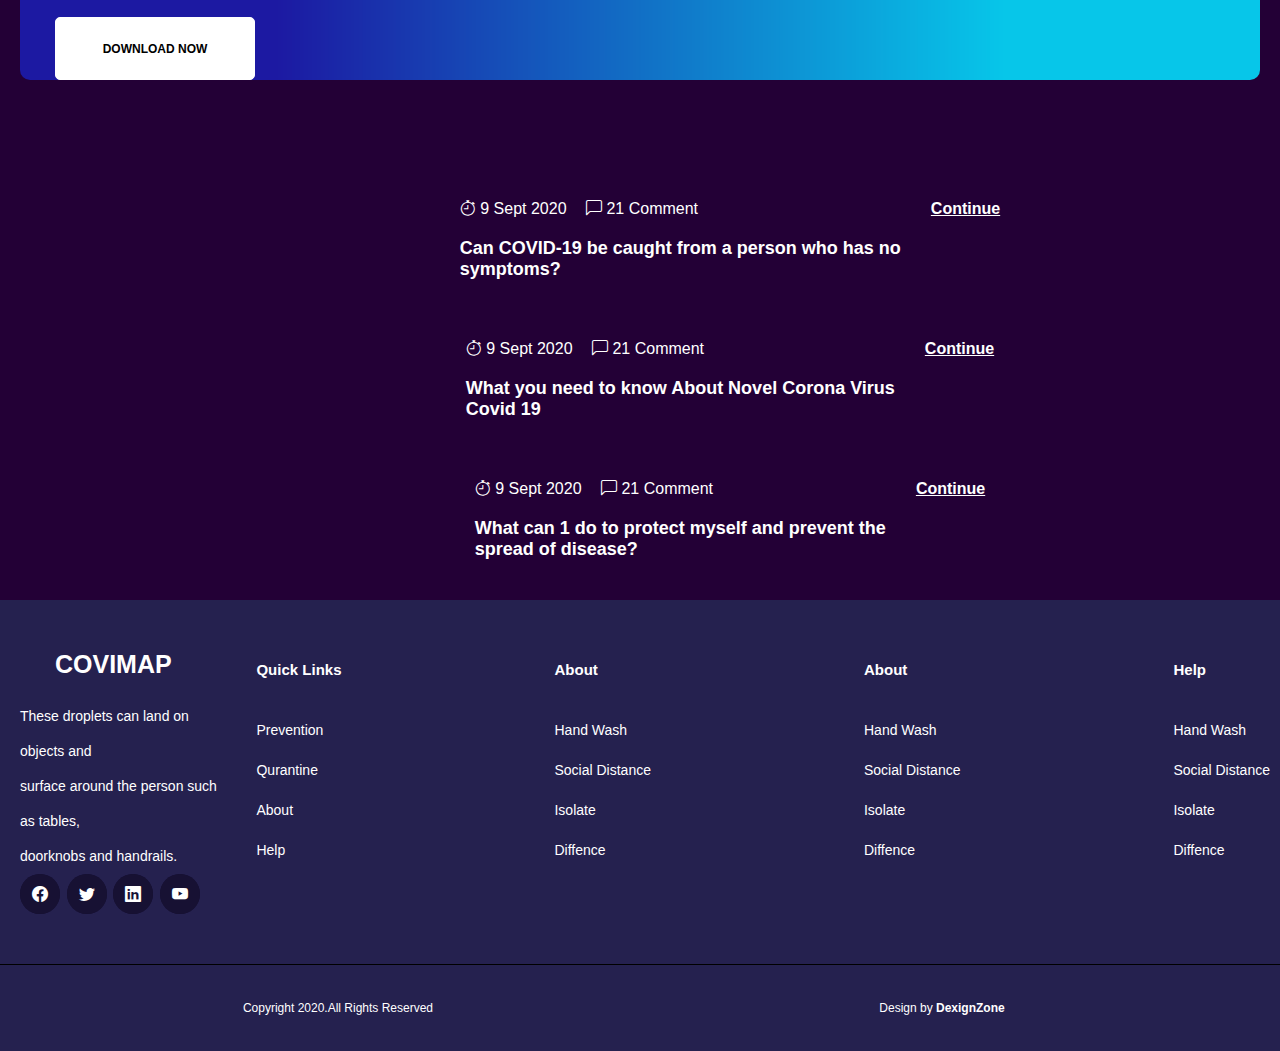
==== commit af893d5b: "Merge branch 'Feature/Albert' into Dev" ====
--- a/index.html
+++ b/index.html
@@ -85,13 +85,15 @@
     </header>
     <main>
         <section class="main-header">
-            <div class="letters-main-header">
-                <h1>Download the covid app for get latest update</h1>
-                <p>Human coronaviruses are common and are typically associated with mild illness,similarto the common cold.The corona virus COVID-19 is affecting 210 countries & territories around the world and 2 international conveyances.</p>
-                <button type="button" class="btn-main-header">How To Protect</button>
-            </div>
-            <div class="img-main-header">
-                <img src="./images/phones.png" alt="">
+            <div class="container-lettersandimg">
+                <div class="letters-main-header">
+                    <h1>Download the covid app for get latest update</h1>
+                    <p>Human coronaviruses are common and are typically associated with mild illness,similarto the common cold.The corona virus COVID-19 is affecting 210 countries & territories around the world and 2 international conveyances.</p>
+                    <button type="button" class="btn-main-header">How To Protect</button>
+                </div>
+                <div class="img-main-header">
+                    <img src="./images/phones.png" alt="">
+                </div>
             </div>
             <section class="log-bar">
                 <div class="log-bar-container">
@@ -107,9 +109,11 @@
             </section>
         </section>
         <section class="auto-slider">
-            <div class="letters-auto-slider">
-                <p>App Feature</p>
-                <h1>Basic Feature You Will Get When You Use</h1>
+            <div class="container-letters-auto-slider">
+                <div class="letters-auto-slider">
+                    <p>App Feature</p>
+                    <h1>Basic Feature You Will Get When You Use</h1>
+                </div>
             </div>
             <div class="slider">
                 
--- a/css/landing.css
+++ b/css/landing.css
@@ -39,12 +39,8 @@
 
 .me-auto{
     margin: 0 !important;
-    width: 100%;
-    display: flex;
-    justify-content: flex-end;
-    align-items: flex-end;
-    gap: 50px;
-    
+    padding: 0 !important;
+    gap:20px;
 }
 .navbar-light .navbar-nav .nav-link{
     color:#1d109e;
@@ -54,7 +50,6 @@
     width: 150px;
     border-radius: 20px;
     height:45px;
-    margin-right: 60px;
 }
 .btn a{
     color: white;
@@ -307,7 +302,7 @@
         margin-left: 60px;
     }
     main .main-header{
-        height: 120vh;
+        height: 140vh;
     }
     main .main-header .letters-main-header {
         margin: 0;
@@ -341,6 +336,7 @@
     }
     .log-bar{
         margin-top:70px;
+        width: 100%;
     }
     .log-bar-container{   
         display: flex;
@@ -360,12 +356,17 @@
        margin-left:15px;
        margin-right: 15px;
        height: 100%;
+       width: 100%;
+    }
+    .log-bar ul li{
+        display: flex;
+        justify-content: space-between;
     }
     .log-bar img {
         width: 75px;
     }
     .auto-slider{
-        margin-top: 310px;
+        margin-top: 110px;
         margin-left:20px;
         margin-right: 20px;
     }
@@ -585,4 +586,145 @@
         padding: 0!important;
     }
     
+}
+@media (min-width: 850px){
+    .container-lettersandimg {
+        display: grid;
+        grid-template-columns: 1fr 1fr;
+    }
+    .main-header{
+        padding: 0;  
+        height: auto !important; 
+    }
+    .stay-home .container-letters{
+        display: grid;
+        grid-template-columns: 1fr 1fr;
+    }
+    .img-stay-home img{
+        width: 400px;   
+    }
+    .stay-home .letters-stay-home{
+        width: 80%;
+    }
+    .info-stay-home{
+        display: flex;
+        flex-direction: row;
+        gap: 155px;
+    }
+    .container-simple-app{
+        display: grid;
+        grid-template-columns: 1fr 1fr;
+    }
+    .img-simple-app {
+        display: flex;
+        justify-content: center;
+        align-items: center;
+        align-self: center;
+    }
+    .img-simple-app img {
+        width: 250px;
+    }
+    .new{
+        display: flex;
+        flex-direction: row;
+    }
+    .news .new{
+        display: flex;
+        flex-direction: row;
+        width: auto;
+    }
+    .letters-new{
+        margin-left:30px;
+        margin-right: 30px;
+    }
+    .img-new{
+        width: auto;
+        display: flex;
+        justify-content: center;
+        align-items: center;
+    }
+    .news .new img{
+        width: 150px;
+        margin-bottom: 20px;
+    }
+}
+@media (min-width: 1000px) {
+    .navbar-expand-lg .navbar-collapse{
+        display: flex;
+        justify-content: flex-end;
+        align-items: flex-end;
+    }
+    .me-auto .btn-navbar{
+        margin-left: 0!important ;
+    }
+    .footer .margin{
+        display: flex;
+        flex-direction:row;
+        width: 100%;
+    }
+    .footer-body{
+        margin-top: 50px;
+        display: flex;
+        justify-content: space-between;
+        width: 100%;
+        margin-left: 30px;
+        margin-right: 30px;
+    }
+    .navbar-expand-lg .navbar-collapse{
+        display: flex;
+        justify-content: flex-end;
+        align-items: flex-end;
+    }
+    .me-auto .btn-navbar{
+        margin-left: 0!important ;
+    }
+   
+}
+@media (min-width: 1400px) {
+   main .main-header h1{
+    font-size: 70px !important;
+   }
+   main .main-header p{
+       font-size: 20px;
+       line-height: 40px;
+   }
+   main .main-header .letters-main-header{
+       align-items: flex-start !important;
+   }
+   .img-main-header img{
+       width: 500px;
+   }
+   
+  .letters-auto-slider{
+    width: 100%;
+    display: flex;
+    justify-content: center;
+    align-items: center;
+    flex-direction: column;
+  }
+   .letters-auto-slider h1{
+       font-size: 60px;
+       width: 56%;
+       display: flex;
+       justify-content: center;
+       align-items: center;
+   }
+   .img-stay-home img {
+       width: 580px;
+   }
+   .letters-stay-home h1 {
+       font-size: 50px !important;
+   }
+   .letters-stay-home p {
+    font-size: 16px !important;
+    }
+    .letters-simple-app h1{
+        font-size: 50px !important;
+    }
+    .letters-simple-app p{
+        font-size: 20px !important;
+    }
+    .img-simple-app img {
+        width: 300px;
+    }
 }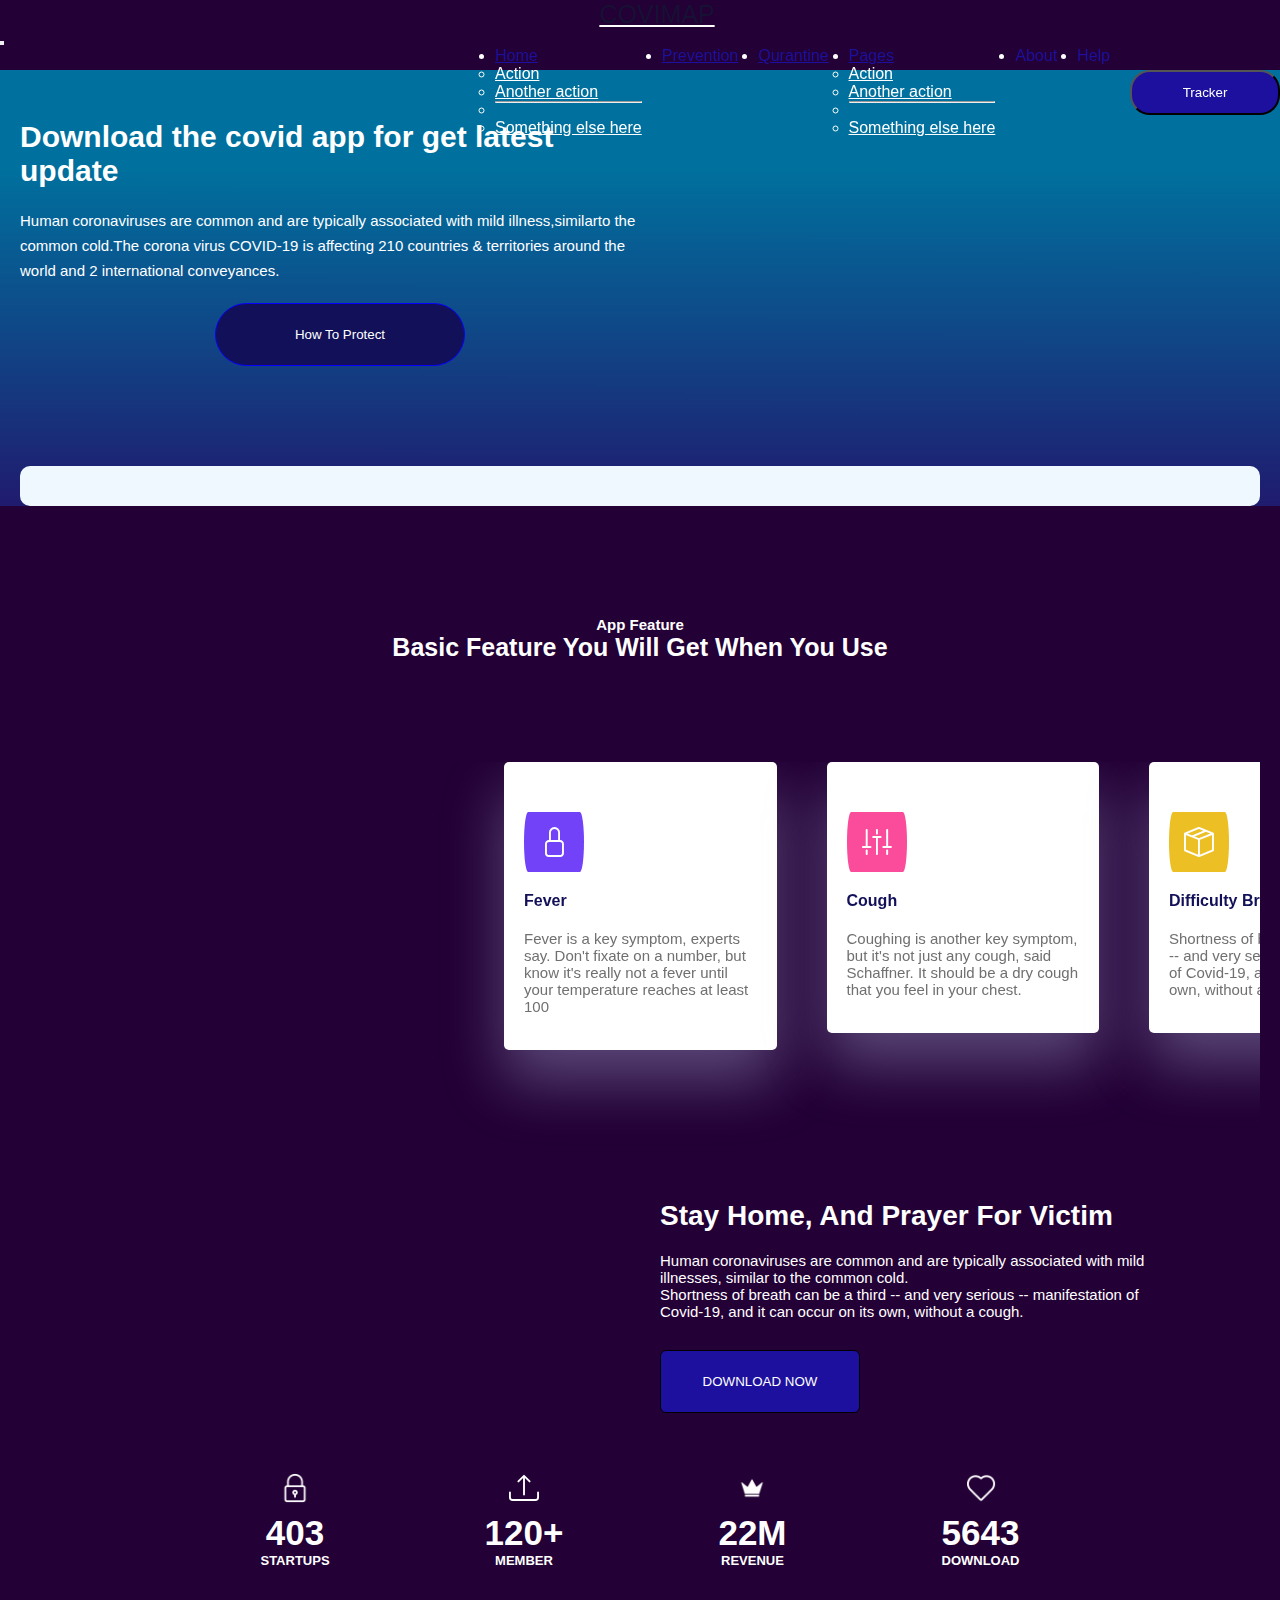
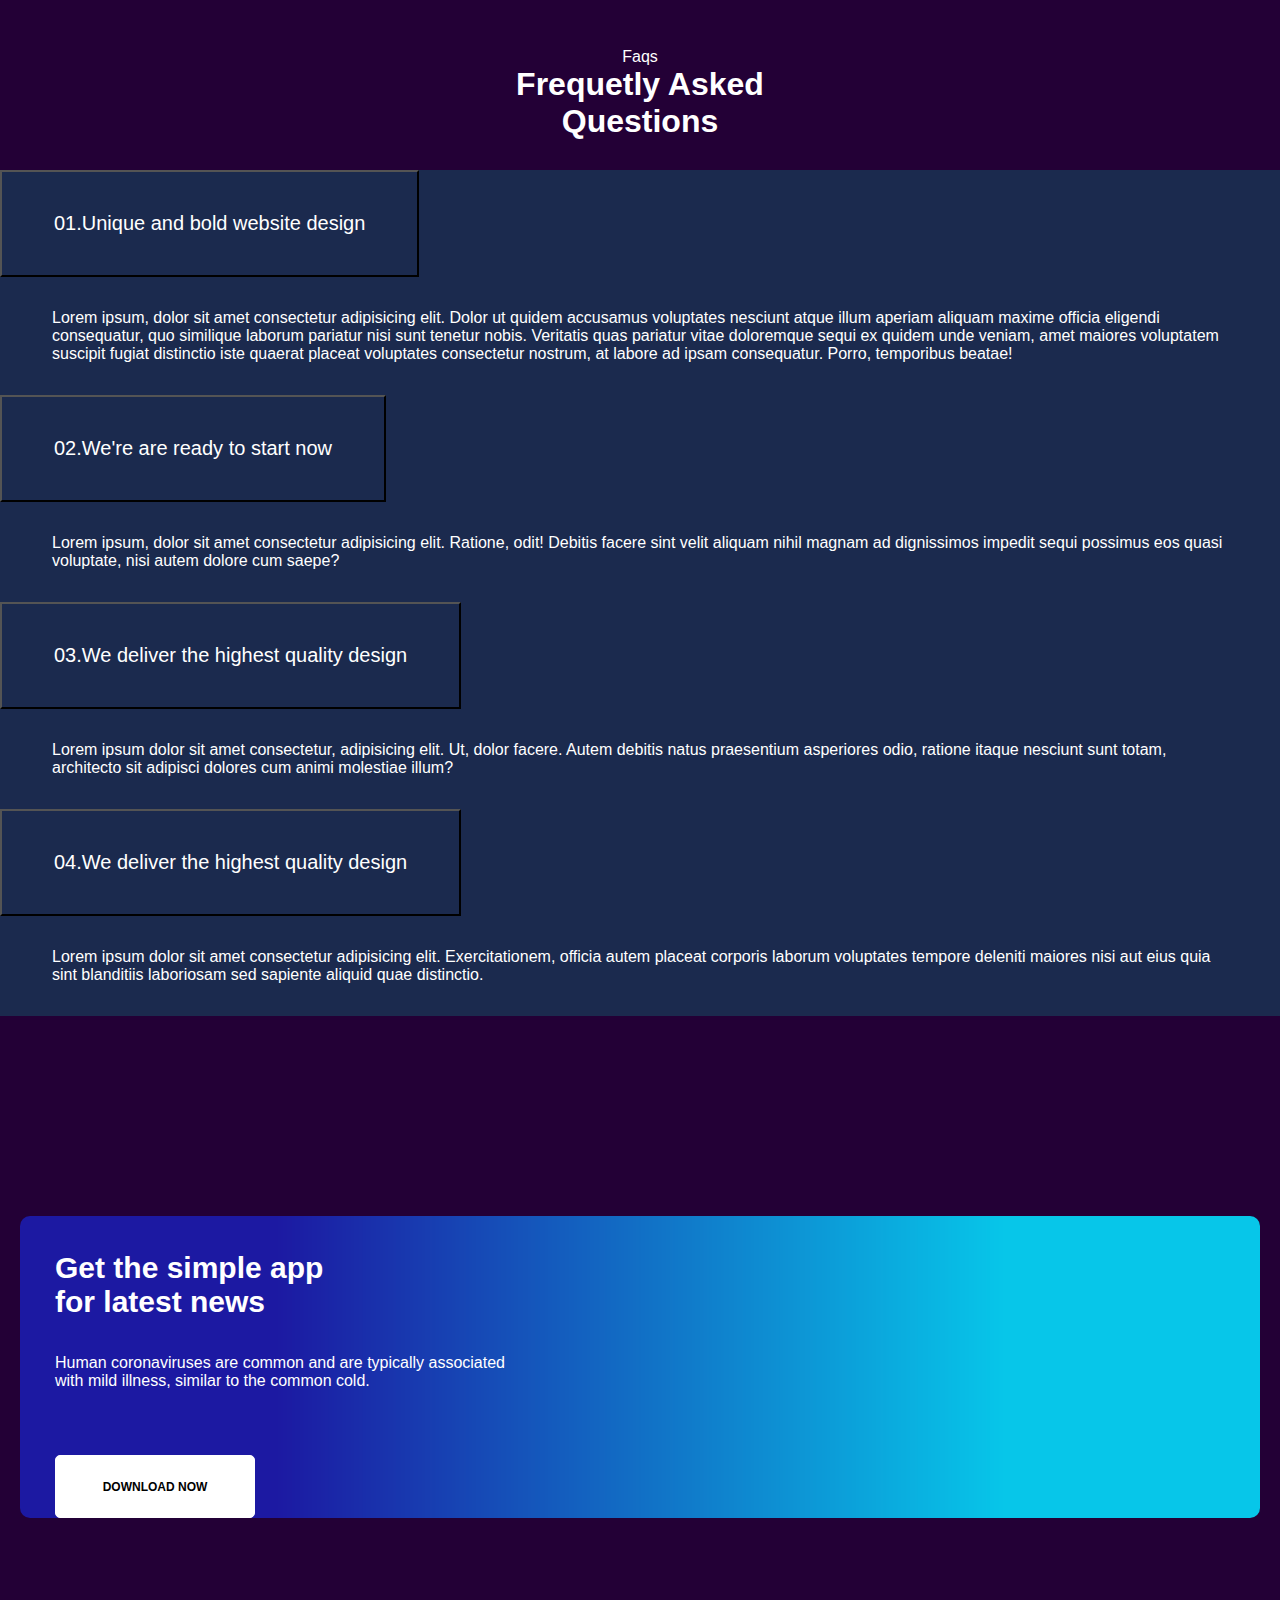
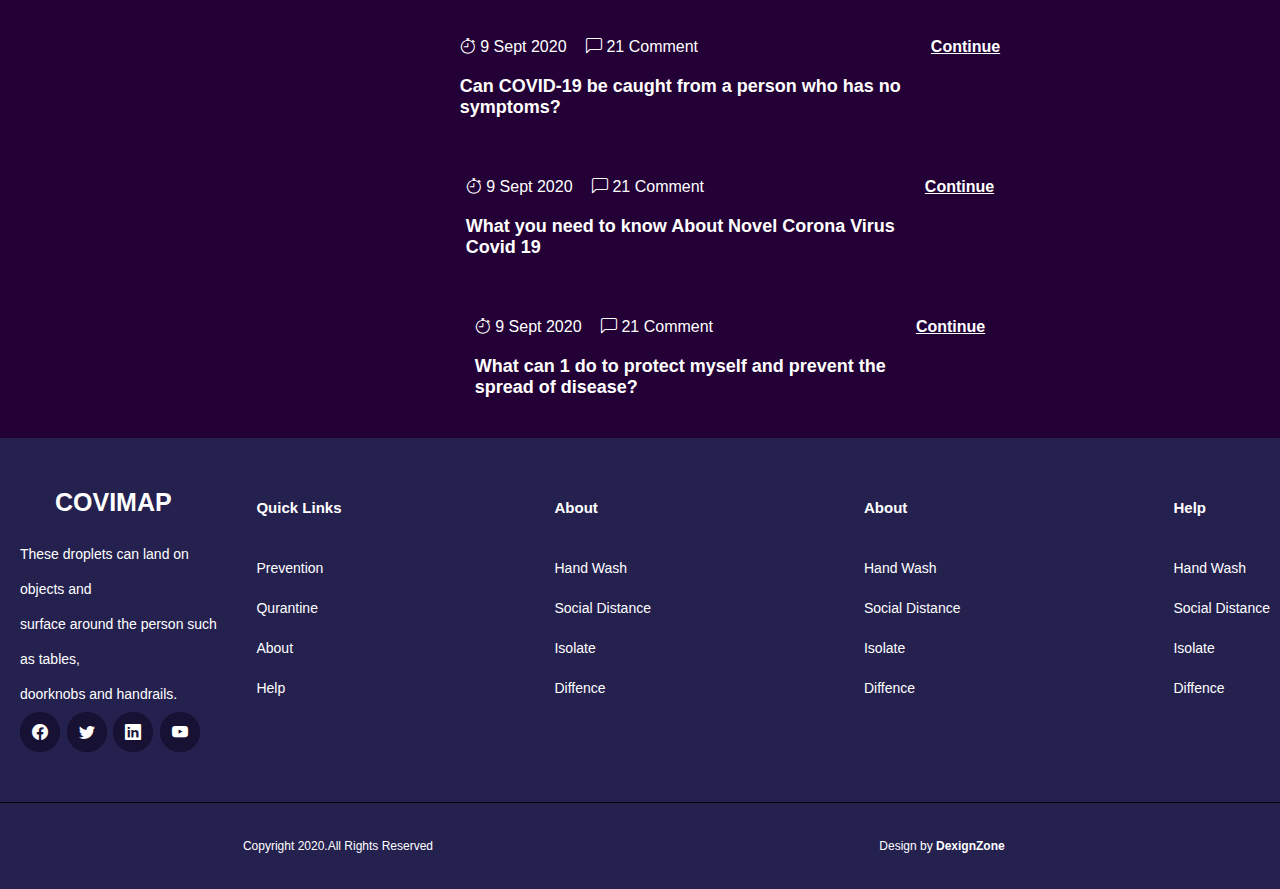
==== commit b9023a65: "Slider terminado" ====
--- a/index.html
+++ b/index.html
@@ -10,6 +10,8 @@
         integrity="sha384-1BmE4kWBq78iYhFldvKuhfTAU6auU8tT94WrHftjDbrCEXSU1oBoqyl2QvZ6jIW3" crossorigin="anonymous">
     <link rel="stylesheet" href="./css/landing.css">
     <link rel="stylesheet" href="https://cdn.jsdelivr.net/npm/bootstrap-icons@1.8.0/font/bootstrap-icons.css">
+    <link rel="stylesheet" href="./owl.carousel.min.css">
+    <link rel="stylesheet" href="./owl.theme.default.min.css">
     <title>COVIMAP</title>
 </head>
 <body>
@@ -115,11 +117,42 @@
                     <h1>Basic Feature You Will Get When You Use</h1>
                 </div>
             </div>
-            <div class="slider">
-                
-
-
-            </div>
+            <div class="owl-carousel owl-theme">
+                <div class="item">
+                    <div class="icon-slider one"><i class="bi bi-lock"></i></i></div>
+                    <h4>Fever</h4>
+                    <p>Fever is a key symptom, experts say. Don't fixate on a number, but know it's really not a fever until your temperature reaches at least 100</p>
+                </div>
+                <div class="item">
+                    <div class="icon-slider two"><i class="bi bi-sliders2-vertical"></i></div>
+                    <h4>Cough</h4>
+                    <p>Coughing is another key symptom, but it's not just any cough, said Schaffner. It should
+                        be a dry cough that you feel in your chest.</p>
+                </div>
+                <div class="item">
+                    <div class="icon-slider three"><i class="bi bi-box-seam"></i></div>
+                    <h4>Difficulty Breathing</h4>
+                    <p>Shortness of breath can be a third -- and very serious -- manifestation of Covid-19, and
+                        it can occur on its own, without a cough. </p>
+                </div>
+                <div class="item">
+                    <div class="icon-slider four"><i class="bi bi-lock"></i></i></div>
+                    <h4>Fever</h4>
+                    <p>Fever is a key symptom, experts say. Don't fixate on a number, but know it's really not a fever until your temperature reaches at least 100</p>
+                </div>
+                <div class="item">
+                    <div class="icon-slider five"><i class="bi bi-sliders2-vertical"></i></div>
+                    <h4>Cough</h4>
+                    <p>Coughing is another key symptom, but it's not just any cough, said Schaffner. It should
+                        be a dry cough that you feel in your chest.</p>
+                </div>
+                <div class="item">
+                    <div class="icon-slider six"><i class="bi bi-box-seam"></i></div>
+                    <h4>Difficulty Breathing</h4>
+                    <p>Shortness of breath can be a third -- and very serious -- manifestation of Covid-19, and
+                        it can occur on its own, without a cough. </p>
+                </div>
+            </div> 
         </section>
         <section class="stay-home">
             <div class="container-letters">
@@ -335,5 +368,8 @@
     <script src="https://cdn.jsdelivr.net/npm/bootstrap@5.1.3/dist/js/bootstrap.bundle.min.js"
         integrity="sha384-ka7Sk0Gln4gmtz2MlQnikT1wXgYsOg+OMhuP+IlRH9sENBO0LRn5q+8nbTov4+1p" crossorigin="anonymous">
     </script>
+    <script src="./jquery.min.js"></script>
+    <script src="./owl.carousel.min.js"></script>
+    <script src="./main.js"></script>
 </body>
 </html>--- a/css/landing.css
+++ b/css/landing.css
@@ -126,7 +126,6 @@
     align-items: center;
     text-align: center;
     margin-top: 150px;
-    margin-bottom: 150px;
 }
 .auto-slider p,h1{
     font-weight: bold;
@@ -137,20 +136,62 @@
 .auto-slider h1{
     font-size: 55px;
 }
-.auto-slider .slider{
-    background-color: aliceblue;
-    height: 50vh;
+.owl-carousel{
+    margin-top: 100px;
+    text-align: left;
+}
+.owl-carousel .item {
+    background-color: white;
+    height: 100%;
+    padding-top: 30px;
+    border-radius: 5px;
+    box-shadow: 0px 30px 60px rgba(160, 159, 202, 0.45);
+    margin-bottom: 150px;
+    padding-bottom:15px ;
+}
+.owl-carousel .item h4{
+    color: #121058;
+    font-weight: bold;
+    margin: 20px;
+}
+.owl-carousel .item p{
+    color: rgb(112, 112, 112);
+    font-size: 15px;
+    margin: 20px;
+    font-weight: 70;
+}
+.owl-carousel .item .icon-slider{
+    width: 60px;
+    height: 60px;
+    border-radius: 7% / 50%;
+    margin: 20px;
+    
+}
+.owl-carousel .item .icon-slider i{
+    font-size: 30px;
+    display: flex !important;
+    justify-content: center;
+    align-items: center;
     width: 100%;
-    margin-top: 100px;
-}
-.stay-home .container-letters{
-    display: flex;
-    flex-direction: row;
-    justify-content: space-between;
-    flex-wrap: wrap;
-    margin-left: 60px;
-    margin-right: 60px;
-
+    height: 100%;
+}
+.owl-carousel .item .one{
+    background-color: #7142f8;
+}
+.owl-carousel .item .two{
+    background-color: #fa4c9a;
+}
+.owl-carousel .item .three{
+    background-color: #ecbf24;
+}
+.owl-carousel .item .four{
+    background-color: #35bfe7;
+}
+.owl-carousel .item .five{
+    background-color: #f38650;
+}
+.owl-carousel .item .six{
+    background-color: #5cbd2c;
 }
 .stay-home .letters-stay-home {
     width: 35%;
